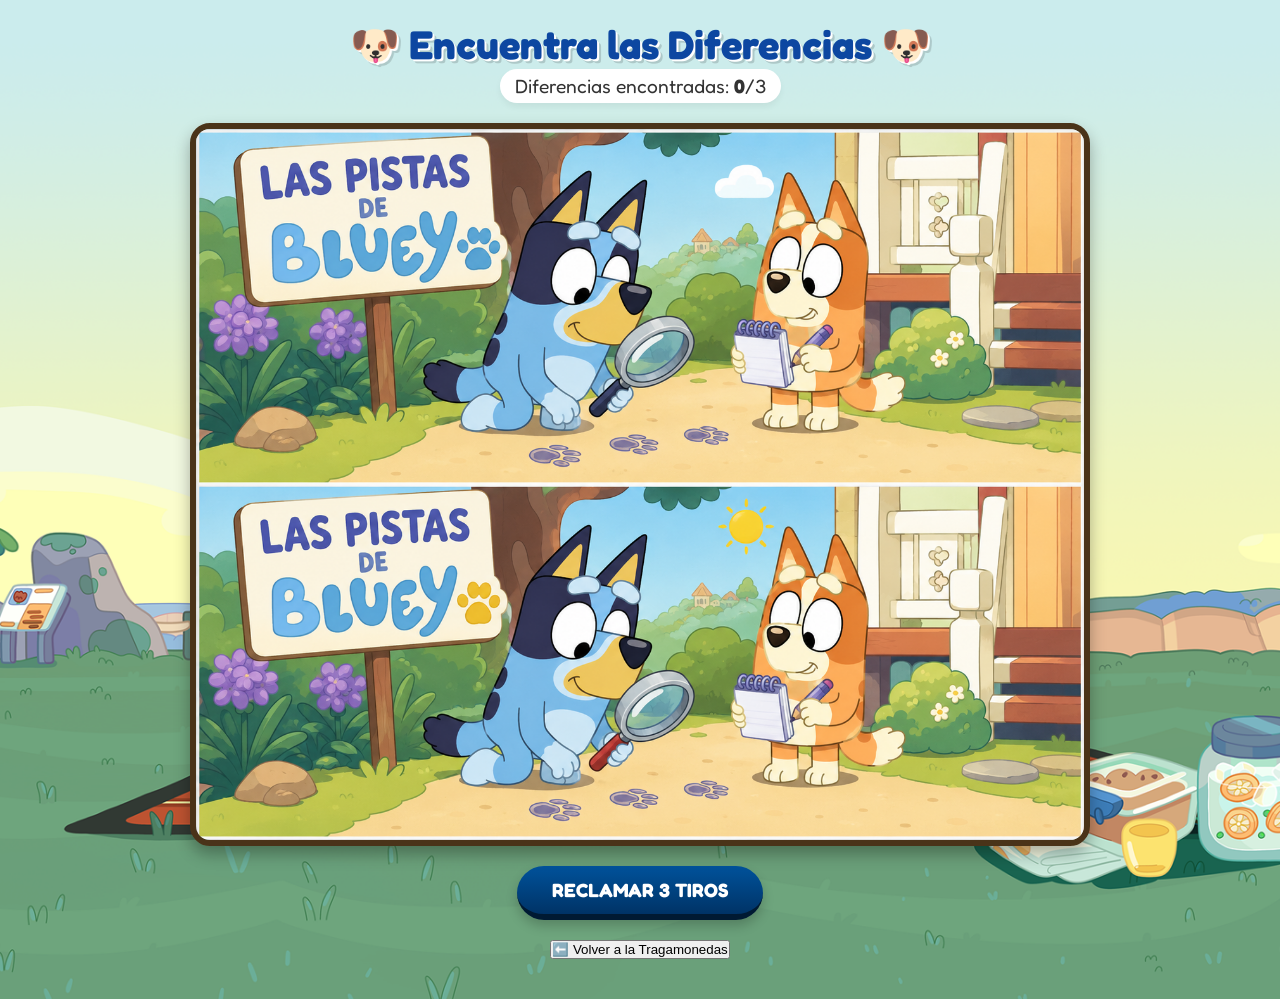
==== components/diferencias/diferencias.html @ 433f5ae4 "Actualizacion de estructura, funciones y nuevos assets agregados" ====
<!DOCTYPE html>
<html lang="es">

<head>

    <meta charset="UTF-8">

    <meta name="viewport" content="width=device-width, initial-scale=1.0">

    <title>Encuentra las Diferencias</title>

    <link rel="stylesheet" href="diferencias.css">

    <link href="https://fonts.googleapis.com/css2?family=Fredoka:wght@600;700&display=swap" rel="stylesheet">

</head>

<body>

    <!-- TÍTULO -->
    <h1>🐶 Encuentra las Diferencias 🐶</h1>

    <!-- CONTADOR -->
    <div class="info">

        Diferencias encontradas:
        <strong id="contador">0</strong>/3

    </div>

    <!-- JUEGO -->
    <div class="juego">

        <img src="" id="imagenJuego" alt="Juego de diferencias">

        <div class="diferencia" data-id="1"></div>

        <div class="diferencia" data-id="2"></div>

        <div class="diferencia" data-id="3"></div>

    </div>

    <!-- BOTÓN -->
    <button id="btnReclamar" disabled>Reclamar 3 Tiros</button>
    <p id="mensaje"></p>
    <button class="btn-regresar" onclick="window.location.href='../../index.html'">
        ⬅️ Volver a la Tragamonedas
    </button>

    <!-- MENSAJE -->
    <div id="mensaje"></div>

    <!-- JS -->
    <script src="../../js/state.js"></script>
    <script src="./rompecabezas.js"></script>
    <script src="diferencias.js"></script>

</body>

</html>
---- components/diferencias/diferencias.css ----
/* ==========================
   RESET
========================== */

*{
    margin: 0;
    padding: 0;
    box-sizing: border-box;
}

/* ==========================
   BODY
========================== */

body{

    font-family: 'Fredoka', sans-serif;

    background-image: url("imagenes/diferenciasFondo.png");

    background-size: cover;

    background-position: center;

    background-repeat: no-repeat;

    min-height: 100vh;

    display: flex;

    justify-content: center;

    align-items: center;

    flex-direction: column;

    padding: 20px;

}

/* ==========================
   TÍTULO
========================== */

h1{

    color: #0d47a1;

    margin-bottom: 10px 0 5px 0;

    font-size: 2.5rem;

    text-align: center;

    text-shadow: 2px 2px 0px #fff, 4px 4px 0px rgba(0,0,0,0.15);

}

/* ==========================
   CONTADOR
========================== */

.info{

            color: #333;
            font-size: 1.2rem;
            margin-bottom: 20px;
            background: #fff;
            padding: 5px 15px;
            border-radius: 50px;
            display: inline-block;
            box-shadow: 0 4px 6px rgba(0,0,0,0.05);

}

/* ==========================
   CONTENEDOR DEL JUEGO
========================== */

.juego{

    position: relative;

    width: 900px;

    max-width: 95%;

}

/* ==========================
   IMAGEN
========================== */

#imagenJuego{



    width: 100%;

    border-radius: 20px;

    border: 6px solid #4a3319;

    box-shadow: 0 8px 16px rgba(0, 0, 0, 0.3);

    position: relative;

    margin-bottom: 20px;

    z-index: 1;

    display: block;

    

}

/* ==========================
   DIFERENCIAS
========================== */

.diferencia{

    

    position: absolute;

    width: 60px;

    height: 60px;

    border-radius: 50%;

    cursor: pointer;

    transform: translate(-50%, -50%);

    z-index: 10;

}


.encontrada{

    border: 4px solid #00ff55;

    background-color: rgba(0,255,85,0.3);

}

/* ==========================
   BOTÓN
========================== */

#btnReclamar{

    font-family: 'Fredoka', sans-serif;
            font-size: 1.2rem;
            font-weight: 700;
            color: white;
            background: linear-gradient(to bottom, #00529b, #003366); /* Degradado azul */
            border: none;
            border-bottom: 6px solid #001a33; /* Efecto 3D abajo */
            border-radius: 50px; /* Bordes completamente ovalados */
            padding: 12px 35px;
            cursor: pointer;
            transition: all 0.1s ease;
            box-shadow: 0 6px 12px rgba(0,0,0,0.2);
            text-transform: uppercase;

}

/* ==========================
   MENSAJE
========================== */

#mensaje{

    margin-top: 20px;

    font-size: 28px;

    font-weight: bold;

    color: #ff4f81;

    text-align: center;

}

/* ==========================
   RESPONSIVE
========================== */

@media(max-width: 768px){

    h1{

        font-size: 32px;

    }

    .info{

        font-size: 20px;

    }

    #btnVerificar{

        width: 100%;

    }

}
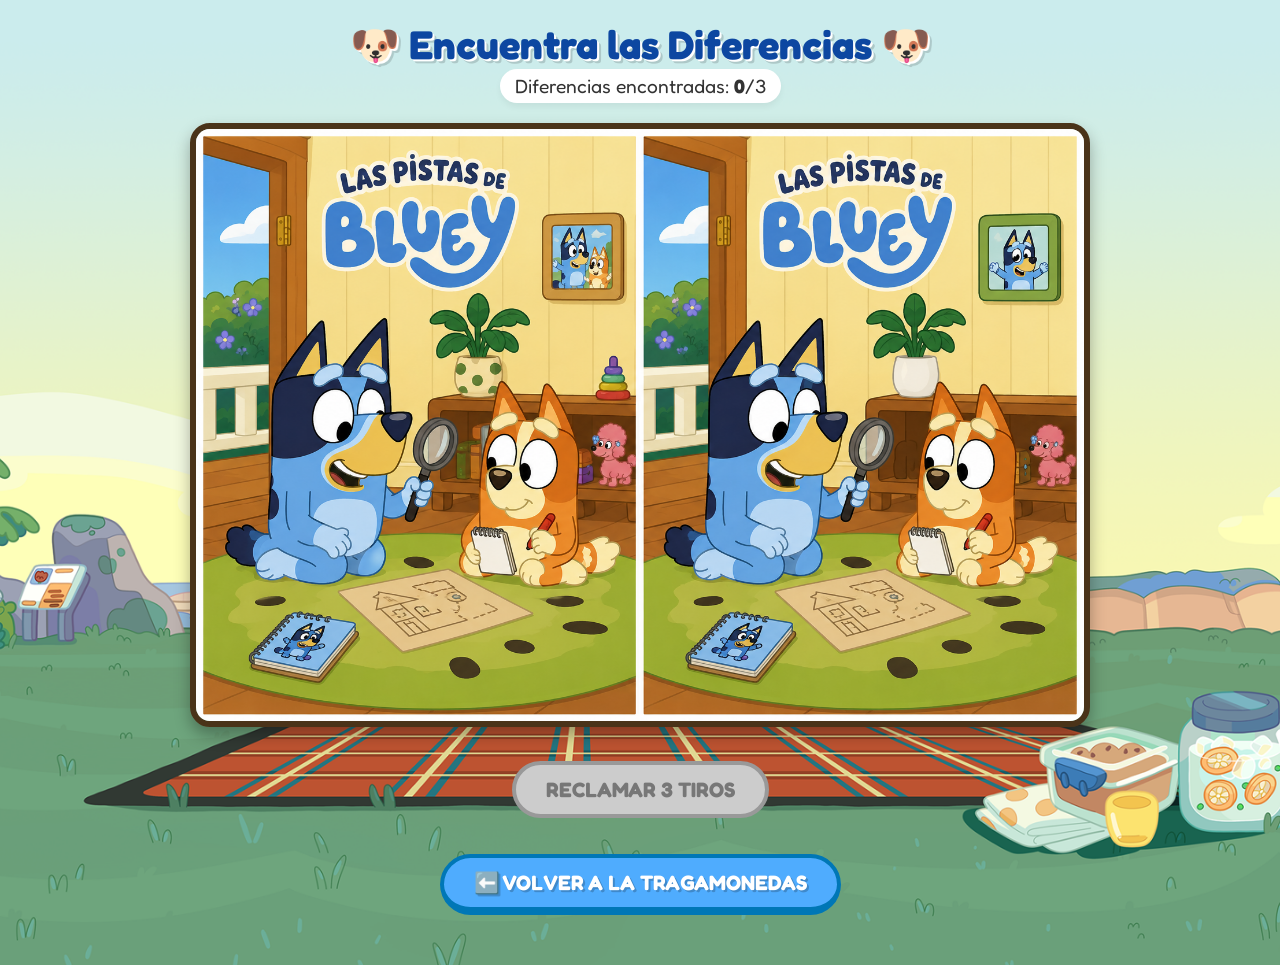
==== commit ea288382: "Diseño de botones unificado y UI  página principal modificada" ====
--- a/components/diferencias/diferencias.html
+++ b/components/diferencias/diferencias.html
@@ -10,6 +10,7 @@
     <title>Encuentra las Diferencias</title>
 
     <link rel="stylesheet" href="diferencias.css">
+    <link rel="stylesheet" href="../../global.css">
 
     <link href="https://fonts.googleapis.com/css2?family=Fredoka:wght@600;700&display=swap" rel="stylesheet">
 
@@ -42,9 +43,9 @@
     </div>
 
     <!-- BOTÓN -->
-    <button id="btnReclamar" disabled>Reclamar 3 Tiros</button>
+    <button id="btnReclamar" class="btn-cartoon" disabled>Reclamar 3 Tiros</button>
     <p id="mensaje"></p>
-    <button class="btn-regresar" onclick="window.location.href='../../index.html'">
+    <button class="btn-cartoon btn-azul" onclick="window.location.href='../../index.html'">
         ⬅️ Volver a la Tragamonedas
     </button>
 
--- a/components/diferencias/diferencias.css
+++ b/components/diferencias/diferencias.css
@@ -148,27 +148,6 @@
 
 }
 
-/* ==========================
-   BOTÓN
-========================== */
-
-#btnReclamar{
-
-    font-family: 'Fredoka', sans-serif;
-            font-size: 1.2rem;
-            font-weight: 700;
-            color: white;
-            background: linear-gradient(to bottom, #00529b, #003366); /* Degradado azul */
-            border: none;
-            border-bottom: 6px solid #001a33; /* Efecto 3D abajo */
-            border-radius: 50px; /* Bordes completamente ovalados */
-            padding: 12px 35px;
-            cursor: pointer;
-            transition: all 0.1s ease;
-            box-shadow: 0 6px 12px rgba(0,0,0,0.2);
-            text-transform: uppercase;
-
-}
 
 /* ==========================
    MENSAJE
--- a/global.css
+++ b/global.css
@@ -0,0 +1,59 @@
+/* Importar la fuente estilo "Bluey" para todo el proyecto */
+@import url('https://fonts.googleapis.com/css2?family=Fredoka:wght@500;600;700&display=swap');
+
+* {
+    margin: 0;
+    padding: 0;
+    box-sizing: border-box;
+    font-family: 'Fredoka', sans-serif;
+}
+
+/* ==========================
+   BOTONES ESTILO CARTOON
+========================== */
+.btn-cartoon {
+    font-size: 1.3rem;
+    font-weight: 700;
+    color: #ffffff;
+    background-color: #ff9900; /* Naranja (Bingo) por defecto */
+    padding: 12px 30px;
+    
+    /* Borde normal arriba y a los lados, más grueso abajo para simular 3D */
+    border: 4px solid #cc7a00;
+    border-bottom: 8px solid #cc7a00;
+    border-radius: 50px; /* Bordes de píldora */
+    
+    cursor: pointer;
+    text-transform: uppercase;
+    transition: all 0.1s ease-in-out;
+    text-shadow: 2px 2px 0px rgba(0,0,0,0.2);
+    display: inline-block;
+    margin: 10px;
+}
+
+/* Efecto al pasar el mouse o al hacer clic (Se aplasta) */
+.btn-cartoon:hover, .btn-cartoon:active {
+    transform: translateY(4px); /* Baja el botón */
+    border-bottom: 4px solid #cc7a00; /* Achica la sombra 3D */
+    margin-bottom: 14px; /* Compensa el espacio para que no salte el contenido de abajo */
+}
+
+/* Botón desactivado (Sin tiros) */
+.btn-cartoon:disabled {
+    background-color: #cccccc;
+    border-color: #999999;
+    color: #777777;
+    text-shadow: none;
+    cursor: not-allowed;
+    transform: translateY(4px);
+    border-bottom: 4px solid #999999;
+}
+
+/* --- VARIANTE DE COLOR: AZUL BLUEY --- */
+.btn-azul {
+    background-color: #4facfe;
+    border-color: #0077b6;
+}
+.btn-azul:hover, .btn-azul:active {
+    border-bottom: 4px solid #0077b6;
+}
